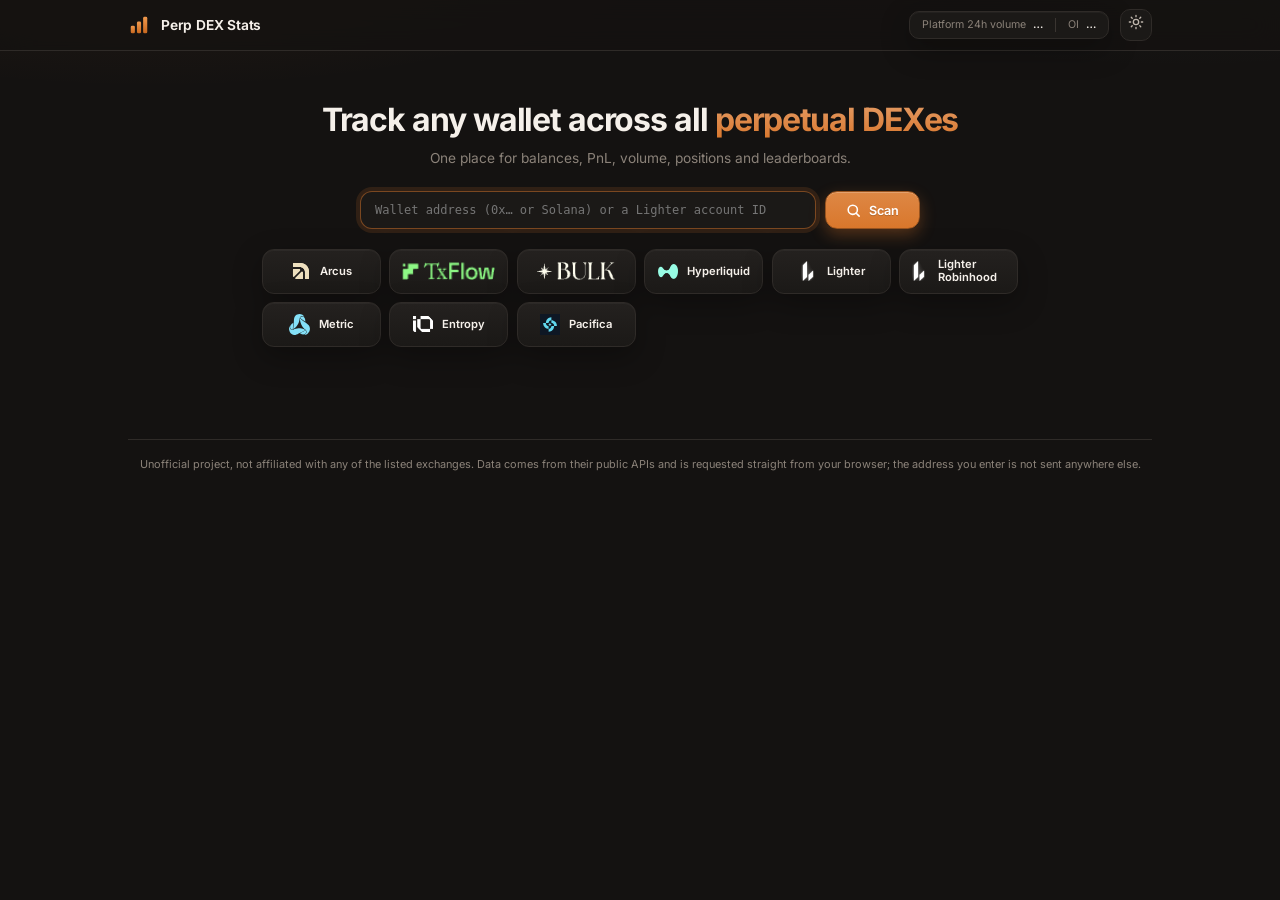
==== index.html @ b2114ee3 "Perp DEX Stats: home page and wallet stats for all DEXes Co-Authored-By: Claude Sonnet 5.5 <noreply@" ====
<!doctype html>
<html lang="en" data-theme="dark">
<head>
<meta charset="utf-8">
<meta name="viewport" content="width=device-width,initial-scale=1">
<title>Perp DEX Stats</title>
<meta name="description" content="Track any wallet across perpetual DEXes: balances, PnL, volume, positions and leaderboards in one place.">
<meta name="theme-color" content="#141211">
<link rel="icon" type="image/svg+xml" href="logo-mark.svg">
<script src="theme.js"></script>
<link rel="stylesheet" href="theme.css?v=1793263110">
<link rel="stylesheet" href="style.css?v=1793263110">
</head>
<body>
<header class="topbar">
  <div class="topin">
    <a class="brand" href="index.html" title="Perp DEX Stats"><img class="mark" src="logo-mark.svg" alt="" width="30" height="30"><span class="bname">Perp DEX Stats</span></a>
    <span class="sp"></span>
    <div class="plat" id="plat" title="Loading platform stats…">Platform 24h volume <b class="num" id="platV">…</b><span class="platsep"></span>OI <b class="num" id="platOI">…</b></div>
    <button id="btnTheme" class="btn" type="button" title="Light / dark theme" aria-label="Toggle theme">◐</button>
  </div>
</header>

<main class="wrap">
  <section class="hero">
    <h1>Track any wallet across all <span class="accent">perpetual DEXes</span></h1>
    <p class="sub">One place for balances, PnL, volume, positions and leaderboards.</p>
    <form id="form" class="search" autocomplete="off">
      <input id="addr" type="text" spellcheck="false" placeholder="Wallet address (0x… or Solana) or a Lighter account ID" aria-label="Wallet address" autocomplete="off" autofocus>
      <button class="btn primary" type="submit"><svg viewBox="0 0 24 24" width="17" height="17" fill="none" stroke="currentColor" stroke-width="2.2" stroke-linecap="round" stroke-linejoin="round" aria-hidden="true"><circle cx="11" cy="11" r="6.5"/><path d="m20 20-4.2-4.2"/></svg>Scan</button>
    </form>
    <div id="logos" class="logos" aria-label="Connected DEXes"></div>
    <div id="status" class="status" role="status" aria-live="polite"></div>
  </section>

  <section id="resultsWrap" class="results" hidden>
    <h2 class="sec">Scan results</h2>
    <ul id="list" class="dexlist"></ul>
  </section>

  <footer class="foot">Unofficial project, not affiliated with any of the listed exchanges. Data comes from their public APIs and is requested straight from your browser; the address you enter is not sent anywhere else.</footer>
</main>
<script src="app.js?v=24"></script>
</body>
</html>
---- theme.css ----
/* Shared design system of all Perp DEX Stats sites: warm graphite (dark) and warm paper (light) with a muted burnt-orange accent.
   Loaded after each site's own style.css: it only overrides tokens and refines components. */
@font-face{font-family:"Inter";src:url("fonts/InterVariable.woff2") format("woff2");font-weight:100 900;font-style:normal;font-display:swap}
:root{--ff:"Inter",system-ui,-apple-system,"Segoe UI",Roboto,sans-serif;--ff-mono:ui-monospace,"JetBrains Mono","SF Mono",Menlo,Consolas,monospace;--r:16px;--r-s:11px;--ease:cubic-bezier(.2,.7,.2,1)}
:root[data-theme="dark"],:root:where(:not([data-theme="light"])){
  color-scheme:dark;
  --bg:#141211;--bg-2:#100e0d;--surface:#1b1917;--surface-2:#24211f;--surface-3:#2b2825;--line:#2f2b28;--line-2:#3a3531;--grid:#25221f;
  --ink:#f5f0ea;--ink-2:#bfb6ac;--ink-3:#8b8279;
  --s1:#d9772b;--s2:#d9a043;--s3:#4fa58f;--s4:#9b8fd3;--accent-ink:#ffb785;--accent-soft:rgba(217,119,43,.14);--accent-line:rgba(217,119,43,.5);
  --good:#3fbf7f;--bad:#f0605f;--warn:#dba94a;--good-bg:rgba(63,191,127,.13);--bad-bg:rgba(240,96,95,.13);--warn-bg:rgba(219,169,74,.14);
  --shadow:0 1px 0 rgba(255,255,255,.035) inset,0 10px 30px rgba(0,0,0,.30);--glow:radial-gradient(900px 340px at 12% -150px,rgba(217,119,43,.13),transparent 70%);--glow2:radial-gradient(800px 300px at 92% -140px,rgba(79,165,143,.07),transparent 70%)
}
:root[data-theme="light"]{
  color-scheme:light;
  --bg:#f6f3ee;--bg-2:#efeae3;--surface:#ffffff;--surface-2:#f4efe8;--surface-3:#ece5db;--line:#e6dfd5;--line-2:#d8cfc2;--grid:#eee8df;
  --ink:#1e1a17;--ink-2:#5d554d;--ink-3:#8d8479;
  --s1:#c8681f;--s2:#c48a2c;--s3:#3b8f77;--s4:#7b6bb7;--accent-ink:#a9500f;--accent-soft:rgba(200,104,31,.10);--accent-line:rgba(200,104,31,.45);
  --good:#169a5c;--bad:#d03b3b;--warn:#b98320;--good-bg:rgba(22,154,92,.10);--bad-bg:rgba(208,59,59,.09);--warn-bg:rgba(185,131,32,.12);
  --shadow:0 1px 2px rgba(60,40,20,.05),0 8px 26px rgba(60,40,20,.06);--glow:radial-gradient(900px 340px at 12% -150px,rgba(200,104,31,.12),transparent 70%);--glow2:radial-gradient(800px 300px at 92% -140px,rgba(59,143,119,.07),transparent 70%)
}
html,body{background:var(--bg);color:var(--ink);font-family:var(--ff);font-feature-settings:"cv11","ss01","tnum";-webkit-font-smoothing:antialiased;text-rendering:optimizeLegibility}
body{background:var(--glow),var(--glow2),var(--bg);background-repeat:no-repeat;min-height:100vh}
*{scrollbar-width:thin;scrollbar-color:var(--line-2) transparent}
::-webkit-scrollbar{width:9px;height:9px}::-webkit-scrollbar-thumb{background:var(--line-2);border-radius:9px;border:2px solid transparent;background-clip:content-box}::-webkit-scrollbar-thumb:hover{background:var(--ink-3);background-clip:content-box}
::selection{background:var(--accent-soft);color:var(--ink)}
.num,td,th,.big,.row b{font-variant-numeric:tabular-nums}
code{background:var(--surface-2);border:1px solid var(--line);border-radius:6px;font-family:var(--ff-mono);font-size:.86em;padding:1px 6px}
a{color:var(--accent-ink)}

/* ------------------------------------------------ header */
.wrap{max-width:1400px;padding:0 22px 28px}
.top{gap:12px;padding:14px 0;margin-bottom:18px;border-bottom:1px solid var(--line);position:sticky;top:0;z-index:20;background:color-mix(in srgb,var(--bg) 82%,transparent);backdrop-filter:blur(14px);-webkit-backdrop-filter:blur(14px)}
a.brand,.brand{display:flex;align-items:center;gap:11px;color:var(--ink);text-decoration:none}
.logo{width:auto;height:auto;min-width:30px;background:transparent;border-radius:0;display:flex;align-items:center}
.logo img,.blogo{height:26px;width:auto;max-width:96px;object-fit:contain}
h1{font-size:1rem;font-weight:650;letter-spacing:-.015em;color:var(--ink)}
a.brand:hover h1{text-decoration:none;color:var(--accent-ink)}
.badge{font-size:.66rem;letter-spacing:.06em;text-transform:uppercase;font-weight:700;padding:3px 9px;border-radius:99px;background:var(--accent-soft);color:var(--accent-ink);border:1px solid var(--accent-line)}
.plat{display:inline-flex;align-items:center;gap:0;font-size:.76rem;color:var(--ink-3);padding:5px 12px;border:1px solid var(--line);border-radius:10px;background:var(--surface);box-shadow:var(--shadow)}
.plat b{color:var(--ink);font-weight:650;margin-left:7px;font-variant-numeric:tabular-nums}
.platsep{margin:0 12px;height:14px;width:1px;background:var(--line-2);display:inline-block;overflow:hidden;color:transparent}
#btnTheme{width:32px;height:32px;padding:0;border-radius:10px;font-size:0;display:inline-grid;place-items:center;position:relative}
#btnTheme::before{content:"";width:16px;height:16px;background:var(--ink-2);-webkit-mask:var(--ti) center/contain no-repeat;mask:var(--ti) center/contain no-repeat}
:root[data-theme="dark"] #btnTheme{--ti:url("data:image/svg+xml,%3Csvg xmlns='http://www.w3.org/2000/svg' viewBox='0 0 24 24' fill='none' stroke='black' stroke-width='2' stroke-linecap='round' stroke-linejoin='round'%3E%3Ccircle cx='12' cy='12' r='4'/%3E%3Cpath d='M12 2v2M12 20v2M4.9 4.9l1.4 1.4M17.7 17.7l1.4 1.4M2 12h2M20 12h2M4.9 19.1l1.4-1.4M17.7 6.3l1.4-1.4'/%3E%3C/svg%3E")}
:root[data-theme="light"] #btnTheme{--ti:url("data:image/svg+xml,%3Csvg xmlns='http://www.w3.org/2000/svg' viewBox='0 0 24 24' fill='none' stroke='black' stroke-width='2' stroke-linecap='round' stroke-linejoin='round'%3E%3Cpath d='M21 12.8A9 9 0 1 1 11.2 3a7 7 0 0 0 9.8 9.8z'/%3E%3C/svg%3E")}

/* logos are drawn for dark backgrounds: on the light theme they are darkened (monochrome ones) or deepened (coloured ones) */
:root[data-theme="light"] img[src*="arcus-logo"],:root[data-theme="light"] img[src*="bulk"],:root[data-theme="light"] img[src*="lighter"]{filter:brightness(.26) contrast(1.15)}
:root[data-theme="light"] img[src*="txflow"]{filter:brightness(.62) saturate(1.4)}
:root[data-theme="light"] img[src*="hyperliquid"]{filter:brightness(.5) saturate(1.9)}

/* ------------------------------------------------ controls */
.btn{font-family:inherit;font-weight:560;font-size:.83rem;color:var(--ink);background:var(--surface);border:1px solid var(--line);border-radius:10px;padding:7px 14px;transition:background .15s,border-color .15s,transform .15s,box-shadow .15s}
.btn:hover{background:var(--surface-2);border-color:var(--line-2)}
.btn:active{transform:translateY(1px)}
.btn.primary{color:#fff;background:linear-gradient(180deg,color-mix(in srgb,var(--s1) 88%,#fff) 0%,var(--s1) 100%);border-color:color-mix(in srgb,var(--s1) 70%,#000);box-shadow:0 1px 0 rgba(255,255,255,.22) inset,0 6px 16px color-mix(in srgb,var(--s1) 32%,transparent);text-shadow:0 1px 0 rgba(0,0,0,.18)}
.btn.primary:hover{background:linear-gradient(180deg,color-mix(in srgb,var(--s1) 80%,#fff) 0%,color-mix(in srgb,var(--s1) 92%,#000) 100%)}
.btn.small{padding:4px 10px;font-size:.74rem;border-radius:8px}
.btn.tiny{padding:2px 9px;font-size:.72rem;border-radius:8px}
.btn:focus-visible,input:focus-visible,select:focus-visible,.pbtn:focus-visible,.tab:focus-visible{outline:2px solid var(--s1);outline-offset:2px}
input[type=text],input[type=number],select{font-family:inherit;font-size:.85rem;background:var(--surface);color:var(--ink);border:1px solid var(--line);border-radius:10px;padding:8px 12px;transition:border-color .15s,box-shadow .15s}
input[type=text]:focus,select:focus{border-color:var(--accent-line);box-shadow:0 0 0 4px var(--accent-soft);outline:none}
.search{gap:10px}
.search input{font-family:var(--ff-mono);font-size:.86rem;padding:10px 14px;border-radius:12px}
.search .btn{border-radius:12px;padding:0 22px}
.chip{background:var(--surface);border:1px solid var(--line);color:var(--ink-2);font-family:var(--ff-mono);font-size:.74rem;padding:4px 11px}
.chip:hover{border-color:var(--accent-line);color:var(--accent-ink)}
.chk{color:var(--ink-2);font-size:.82rem}
.chk input{accent-color:var(--s1)}

/* tabs: pill group */
.tabs{display:inline-flex;gap:3px;padding:3px;margin:0 0 12px;border:1px solid var(--line);border-radius:12px;background:var(--surface)}
.tab{border:1px solid transparent;border-radius:9px;padding:7px 16px;margin:0;font-family:inherit;font-weight:600;font-size:.84rem;color:var(--ink-2)}
.tab:hover{color:var(--ink);background:var(--surface-2)}
.tab.on{color:var(--accent-ink);background:var(--accent-soft);border-color:var(--accent-line)}
:root[data-theme="light"] .tab.on{color:#fff;background:var(--s1);border-color:var(--s1)}

/* period pills */
.periodbar{gap:8px;margin:2px 0 6px}
.pbtn{font-family:inherit;font-weight:560;font-size:.78rem;color:var(--ink-2);background:var(--surface);border:1px solid var(--line);border-radius:99px;padding:5px 13px;transition:all .15s}
.pbtn:hover{border-color:var(--line-2);color:var(--ink);background:var(--surface-2)}
.pbtn.on{color:#fff;background:linear-gradient(180deg,color-mix(in srgb,var(--s1) 90%,#fff),var(--s1));border-color:color-mix(in srgb,var(--s1) 70%,#000);box-shadow:0 4px 12px color-mix(in srgb,var(--s1) 30%,transparent)}
.pbtn small{opacity:.7}
.pdesc,.pnote{color:var(--ink-3);font-size:.76rem}
.custom{color:var(--ink-2)}
.custom input{border-radius:9px;padding:6px 10px}

/* segmented controls (leaderboard) */
.seg{border-radius:12px;background:var(--surface);border-color:var(--line);padding:3px;gap:2px}
.seg button{font-family:inherit;font-weight:560;font-size:.78rem;padding:5px 11px;border-radius:8px;color:var(--ink-2)}
.seg button:hover{color:var(--ink);background:var(--surface-2)}
.seg button.on{background:var(--s1);color:#fff;box-shadow:0 3px 10px color-mix(in srgb,var(--s1) 28%,transparent)}
.lbfind input{border-radius:11px}

#btnShare{background:var(--accent-soft)!important;color:var(--accent-ink)!important;border:1px solid var(--accent-line)!important;box-shadow:none!important;text-shadow:none!important;font-weight:600!important;font-size:.84rem!important;padding:8px 15px!important;border-radius:11px!important;transform:none!important}
#btnShare:hover{background:color-mix(in srgb,var(--s1) 22%,transparent)!important;transform:none!important}
:root[data-theme="light"] #btnShare{color:var(--accent-ink)!important}

/* ------------------------------------------------ cards */
.out{gap:12px;margin-top:6px}
.card{position:relative;background:linear-gradient(180deg,color-mix(in srgb,var(--surface) 100%,#fff 3%),var(--surface));border:1px solid var(--line);border-radius:var(--r);padding:14px 16px;box-shadow:var(--shadow);transition:border-color .2s,box-shadow .2s}
.card:hover{border-color:var(--line-2)}
.card::after{content:"";position:absolute;left:14px;right:14px;top:0;height:1px;background:linear-gradient(90deg,transparent,rgba(255,255,255,.13),transparent);pointer-events:none}
:root[data-theme="light"] .card::after{background:linear-gradient(90deg,transparent,rgba(200,104,31,.22),transparent)}

.card h2,.card>h2{display:flex;align-items:center;gap:9px;margin:0 0 10px;font-size:.92rem;font-weight:620;letter-spacing:-.01em;text-transform:none;color:var(--ink)}
.card>h2::before{content:"";flex:none;width:24px;height:24px;border-radius:7px;background:var(--ic) center/13px no-repeat,var(--accent-soft);border:1px solid var(--accent-line)}
.card>h2 .sub{margin-left:auto;font-size:.74rem;font-weight:450;color:var(--ink-3);text-align:right}
.big{font-size:1.7rem;font-weight:660;letter-spacing:-.035em;line-height:1.1}
.rows{gap:6px;margin-top:8px}
.row{font-size:.85rem;align-items:baseline}
.row span:first-child{color:var(--ink-3)}
.row b{font-weight:600;color:var(--ink)}
.row[data-tip]>span:first-child{border-bottom-color:var(--line-2)}
.note{color:var(--ink-3);font-size:.75rem;line-height:1.5}
.empty{color:var(--ink-3)}
.pos{color:var(--good)}.neg{color:var(--bad)}.muted{color:var(--ink-3)}
.hdr{padding:2px 2px 2px;gap:10px}
.hdr code{font-family:var(--ff-mono);background:var(--surface);padding:3px 9px;border-radius:8px;font-size:.76rem}
.tag{font-size:.68rem;font-weight:600;padding:1px 8px;border-radius:99px;background:var(--surface-2);color:var(--ink-2);border:1px solid var(--line)}
.tag.ok{background:var(--good-bg);color:var(--good);border-color:color-mix(in srgb,var(--good) 40%,transparent)}
.tag.bad{background:var(--bad-bg);color:var(--bad);border-color:color-mix(in srgb,var(--bad) 40%,transparent)}
.tag.warn{background:var(--warn-bg);color:var(--warn);border-color:color-mix(in srgb,var(--warn) 40%,transparent)}
.bar2{height:8px;border-radius:99px;background:var(--surface-3)}
.legend{color:var(--ink-3);font-size:.74rem}
.chartbox{height:200px}
.tt{background:var(--surface-2);border:1px solid var(--line-2);border-radius:11px;box-shadow:0 10px 30px rgba(0,0,0,.35)}
.panel{border-radius:var(--r);background:var(--surface);border-color:var(--line)}

/* tables */
.scroll{border-radius:12px}
table{font-size:.8rem}
th{background:var(--surface);color:var(--ink-3);font-size:.68rem;font-weight:600;letter-spacing:.06em;text-transform:uppercase;padding:7px 11px;border-bottom:1px solid var(--line)}
td{padding:7px 11px;border-bottom:1px solid var(--grid)}
tr:last-child td{border-bottom:0}
tr:hover td{background:color-mix(in srgb,var(--surface-2) 70%,transparent)}
.lbrow.me td{background:var(--accent-soft)}
.lbaddr{font-family:var(--ff-mono)}
.lbkpis b{font-size:1.1rem;font-weight:650;letter-spacing:-.02em}
.lbfoundbox{border-color:var(--accent-line);border-radius:14px;background:var(--surface)}

/* misc */
.status{color:var(--ink-2)}
.status.busy{background:var(--surface);border-color:var(--line);border-radius:12px}
.spin{border-color:var(--line-2);border-top-color:var(--s1)}
.welcome{color:var(--ink-2);max-width:680px;text-align:center}
.welcome h2{font-size:1.25rem;font-weight:660;letter-spacing:-.025em;color:var(--ink)}
footer{color:var(--ink-3);border-top:1px solid var(--line)}
.lbpager{color:var(--ink-3)}
svg text{font-family:var(--ff)}

/* card icons (one glyph per kind of card) */
.card{--ic:url("data:image/svg+xml,%3Csvg%20xmlns=%27http://www.w3.org/2000/svg%27%20viewBox=%270%200%2024%2024%27%20fill=%27none%27%20stroke=%27%23e08a3c%27%20stroke-width=%271.8%27%20stroke-linecap=%27round%27%20stroke-linejoin=%27round%27%3E%3Crect%20x=%274%27%20y=%274%27%20width=%276.5%27%20height=%276.5%27%20rx=%271.5%27/%3E%3Crect%20x=%2713.5%27%20y=%274%27%20width=%276.5%27%20height=%276.5%27%20rx=%271.5%27/%3E%3Crect%20x=%274%27%20y=%2713.5%27%20width=%276.5%27%20height=%276.5%27%20rx=%271.5%27/%3E%3Crect%20x=%2713.5%27%20y=%2713.5%27%20width=%276.5%27%20height=%276.5%27%20rx=%271.5%27/%3E%3C/svg%3E")}
.card[data-card="summary"],.card[data-card="accounts"],.card[data-card="assets"],.card[data-card="spot"],.card[data-card="vaults"],.card[data-card="subacct"],.card[data-card="hip3"],.card[data-card="balances"]{--ic:url("data:image/svg+xml,%3Csvg%20xmlns=%27http://www.w3.org/2000/svg%27%20viewBox=%270%200%2024%2024%27%20fill=%27none%27%20stroke=%27%23e08a3c%27%20stroke-width=%271.8%27%20stroke-linecap=%27round%27%20stroke-linejoin=%27round%27%3E%3Cpath%20d=%27M3%207a2%202%200%200%201%202-2h13v4%27/%3E%3Cpath%20d=%27M3%207v10a2%202%200%200%200%202%202h14a1%201%200%200%200%201-1v-3%27/%3E%3Cpath%20d=%27M21%209h-5a2%202%200%200%200%200%204h5z%27/%3E%3C/svg%3E")}
.card[data-card="volume"],.card[data-card="daily"],.card[data-card="hourly"],.card[data-card="dayvol"],.card[data-card="hours"],.card[data-card="volday"],.card[data-card="bymarket"],.card[data-card="markets"],.card[data-card="category"],.card[data-card="mt"],.card[data-card="dailytable"]{--ic:url("data:image/svg+xml,%3Csvg%20xmlns=%27http://www.w3.org/2000/svg%27%20viewBox=%270%200%2024%2024%27%20fill=%27none%27%20stroke=%27%23e08a3c%27%20stroke-width=%271.8%27%20stroke-linecap=%27round%27%20stroke-linejoin=%27round%27%3E%3Cpath%20d=%27M5%2020V11M12%2020V4M19%2020v-6%27/%3E%3C/svg%3E")}
.card[data-card="pnl"],.card[data-card="perf"],.card[data-card="curve"],.card[data-card="pnlchart"],.card[data-card="season"],.card[data-card="campaigns"],.card[data-card="rewards"],.card[data-card="best"]{--ic:url("data:image/svg+xml,%3Csvg%20xmlns=%27http://www.w3.org/2000/svg%27%20viewBox=%270%200%2024%2024%27%20fill=%27none%27%20stroke=%27%23e08a3c%27%20stroke-width=%271.8%27%20stroke-linecap=%27round%27%20stroke-linejoin=%27round%27%3E%3Cpath%20d=%27M3%2017l6-6%204%204%208-8%27/%3E%3Cpath%20d=%27M15%207h6v6%27/%3E%3C/svg%3E")}
.card[data-card="equity"],.card[data-card="netdep"],.card[data-card="poolperf"]{--ic:url("data:image/svg+xml,%3Csvg%20xmlns=%27http://www.w3.org/2000/svg%27%20viewBox=%270%200%2024%2024%27%20fill=%27none%27%20stroke=%27%23e08a3c%27%20stroke-width=%271.8%27%20stroke-linecap=%27round%27%20stroke-linejoin=%27round%27%3E%3Cpath%20d=%27M3%203v18h18%27/%3E%3Cpath%20d=%27M7%2015l4-4%203%203%205-6%27/%3E%3C/svg%3E")}
.card[data-card="risk"],.card[data-card="limits"],.card[data-card="liqs"]{--ic:url("data:image/svg+xml,%3Csvg%20xmlns=%27http://www.w3.org/2000/svg%27%20viewBox=%270%200%2024%2024%27%20fill=%27none%27%20stroke=%27%23e08a3c%27%20stroke-width=%271.8%27%20stroke-linecap=%27round%27%20stroke-linejoin=%27round%27%3E%3Cpath%20d=%27M12%203l8%203v6c0%204.5-3.2%207.8-8%209-4.8-1.2-8-4.5-8-9V6z%27/%3E%3C/svg%3E")}
.card[data-card="positions"],.card[data-card="orders"],.card[data-card="fills"],.card[data-card="orderhist"],.card[data-card="tradehist"],.card[data-card="conditional"],.card[data-card="closed"],.card[data-card="trades"]{--ic:url("data:image/svg+xml,%3Csvg%20xmlns=%27http://www.w3.org/2000/svg%27%20viewBox=%270%200%2024%2024%27%20fill=%27none%27%20stroke=%27%23e08a3c%27%20stroke-width=%271.8%27%20stroke-linecap=%27round%27%20stroke-linejoin=%27round%27%3E%3Cpath%20d=%27M8%206h13M8%2012h13M8%2018h13M3.5%206h.01M3.5%2012h.01M3.5%2018h.01%27/%3E%3C/svg%3E")}
.card[data-card="activity"],.card[data-card="leverage"],.card[data-card="orderflow"],.card[data-card="hold"],.card[data-card="holding"],.card[data-card="feetier"],.card[data-card="referral"]{--ic:url("data:image/svg+xml,%3Csvg%20xmlns=%27http://www.w3.org/2000/svg%27%20viewBox=%270%200%2024%2024%27%20fill=%27none%27%20stroke=%27%23e08a3c%27%20stroke-width=%271.8%27%20stroke-linecap=%27round%27%20stroke-linejoin=%27round%27%3E%3Cpath%20d=%27M12%2014l4-4%27/%3E%3Cpath%20d=%27M4%2018a9%209%200%201%201%2016%200%27/%3E%3C/svg%3E")}
.card[data-card="staking"],.card[data-card="pools"],.card[data-card="funding"]{--ic:url("data:image/svg+xml,%3Csvg%20xmlns=%27http://www.w3.org/2000/svg%27%20viewBox=%270%200%2024%2024%27%20fill=%27none%27%20stroke=%27%23e08a3c%27%20stroke-width=%271.8%27%20stroke-linecap=%27round%27%20stroke-linejoin=%27round%27%3E%3Cellipse%20cx=%2712%27%20cy=%276%27%20rx=%277%27%20ry=%273%27/%3E%3Cpath%20d=%27M5%206v6c0%201.7%203.1%203%207%203s7-1.3%207-3V6M5%2012v6c0%201.7%203.1%203%207%203s7-1.3%207-3v-6%27/%3E%3C/svg%3E")}
.card[data-card="transfers"]{--ic:url("data:image/svg+xml,%3Csvg%20xmlns=%27http://www.w3.org/2000/svg%27%20viewBox=%270%200%2024%2024%27%20fill=%27none%27%20stroke=%27%23e08a3c%27%20stroke-width=%271.8%27%20stroke-linecap=%27round%27%20stroke-linejoin=%27round%27%3E%3Cpath%20d=%27M7%204L3%208l4%204M3%208h14M17%2020l4-4-4-4M21%2016H7%27/%3E%3C/svg%3E")}
.card[data-card="leaderboards"],.card[data-card="standing"],.card[data-card="aura"]{--ic:url("data:image/svg+xml,%3Csvg%20xmlns=%27http://www.w3.org/2000/svg%27%20viewBox=%270%200%2024%2024%27%20fill=%27none%27%20stroke=%27%23e08a3c%27%20stroke-width=%271.8%27%20stroke-linecap=%27round%27%20stroke-linejoin=%27round%27%3E%3Cpath%20d=%27M8%204h8v5a4%204%200%200%201-8%200zM8%206H4v1a4%204%200%200%200%204%204M16%206h4v1a4%204%200%200%201-4%204M12%2013v4M8%2020h8%27/%3E%3C/svg%3E")}

/* ------------------------------------------------ wide and ultra-wide screens: the whole page scales up */
@media (min-width:1700px){.wrap{max-width:1500px}}
@media (max-width:700px){.wrap{padding:0 14px 24px}.top{padding:10px 0}.plat{display:none}.card{padding:14px 15px}.big{font-size:1.55rem}.tabs{display:flex}.tab{flex:1;text-align:center}}
@media (prefers-reduced-motion:reduce){*{transition:none!important}}
---- style.css ----
/* Home page. Tokens, fonts and shared components come from theme.css. */
*{box-sizing:border-box}
html{font-size:14px}
html,body{margin:0}
body{font-family:var(--ff);font-size:1rem;line-height:1.5}
.num{font-variant-numeric:tabular-nums}

/* top bar */
.topbar{position:sticky;top:0;z-index:30;border-bottom:1px solid var(--line);background:color-mix(in srgb,var(--bg) 80%,transparent);backdrop-filter:blur(14px);-webkit-backdrop-filter:blur(14px)}
.topin{max-width:76rem;margin:0 auto;padding:.65rem 1.4rem;display:flex;align-items:center;gap:.8rem}
.topin .sp{flex:1}
.brand{display:flex;align-items:center;gap:.7rem;color:var(--ink);text-decoration:none}
.brand .mark{width:1.6rem;height:1.6rem;display:block}
.bname{font-size:.98rem;font-weight:650;letter-spacing:-.015em}

/* hero */
.wrap{max-width:76rem;margin:0 auto;padding:0 1.4rem 2.5rem}
.hero{text-align:center;padding:3.6rem 0 1rem}
.hero h1{margin:0;font-size:clamp(1.7rem,2.5vw,2.3rem);font-weight:700;letter-spacing:-.04em;line-height:1.14;color:var(--ink)}
.hero .accent{color:var(--s1);background:linear-gradient(180deg,color-mix(in srgb,var(--s1) 72%,#fff),var(--s1));-webkit-background-clip:text;background-clip:text;-webkit-text-fill-color:transparent}
.hero .sub{margin:.7rem auto 1.6rem;max-width:36rem;color:var(--ink-3);font-size:.98rem}
.search{display:flex;gap:.6rem;max-width:40rem;margin:0 auto}
.search input{flex:1;min-width:0;font-size:.86rem;padding:.8rem 1rem;border-radius:12px;box-shadow:var(--shadow)}
.search .btn{display:inline-flex;align-items:center;gap:.5rem;padding:0 1.4rem;font-size:.9rem;font-weight:620;border-radius:12px}
.btn:disabled{opacity:.6;cursor:default}

/* DEX buttons */
.logos{display:grid;grid-template-columns:repeat(6,minmax(0,1fr));gap:.6rem;max-width:54rem;margin:1.4rem auto 0}
.lg{display:flex;align-items:center;justify-content:center;gap:.65rem;height:3.2rem;padding:0 .6rem;background:linear-gradient(180deg,var(--surface-2),var(--surface));border:1px solid var(--line);border-radius:12px;color:var(--ink);font-weight:620;font-size:.8rem;text-decoration:none;box-shadow:var(--shadow);transition:border-color .15s,box-shadow .15s,transform .15s}
.lg:hover{border-color:var(--accent-line);box-shadow:0 0 0 4px var(--accent-soft),var(--shadow);transform:translateY(-2px)}
.lg:active{transform:translateY(0)}
.lg:focus-visible{outline:2px solid var(--s1);outline-offset:2px}
.lg img{height:1.25rem;width:auto;max-width:5.4rem;object-fit:contain;flex:none}
.lg img.ico{height:1.45rem;width:1.45rem}
.lg span{line-height:1.15;text-align:left}

/* results */
.status{min-height:1.5rem;margin:1.1rem auto 0;color:var(--ink-2);font-size:.92rem;text-align:center}
.status.err{color:var(--bad);font-weight:550}
.results{margin-top:1.4rem}
.sec{margin:0 0 .75rem;font-size:.95rem;font-weight:640;letter-spacing:-.01em}
.dexlist{list-style:none;margin:0;padding:0;display:grid;grid-template-columns:repeat(auto-fill,minmax(14rem,1fr));gap:.8rem}
.dexcard{display:block;padding:.95rem 1.05rem 1rem;background:linear-gradient(180deg,color-mix(in srgb,var(--surface) 100%,#fff 2%),var(--surface));border:1px solid var(--line);border-radius:16px;box-shadow:var(--shadow);color:inherit;text-decoration:none;transition:border-color .15s,transform .15s,box-shadow .15s;animation:rise .35s var(--ease) both}
a.dexcard:hover{border-color:var(--accent-line);transform:translateY(-2px);box-shadow:0 0 0 4px var(--accent-soft),var(--shadow)}
.dexcard.dim{background:transparent;box-shadow:none;color:var(--ink-3)}
.rc-top{display:flex;align-items:center;gap:.7rem}
.rc-top img{width:1.6rem;height:1.6rem;object-fit:contain;flex:none}
.rc-top .name{font-weight:620;font-size:.92rem;margin-right:auto}
.rc-top .go{color:var(--ink-3);font-size:1.2rem;line-height:1}
.rc-label{margin-top:.9rem;color:var(--ink-3);font-size:.74rem}
.rc-bal{margin-top:.1rem;font-size:1.45rem;font-weight:680;letter-spacing:-.03em;font-variant-numeric:tabular-nums}
.rc-err{margin-top:1.05rem;color:var(--ink-3);font-size:.9rem}
.rc-err a{margin-left:.5rem;font-size:.82rem}
@keyframes rise{from{opacity:0;transform:translateY(8px)}to{opacity:1;transform:none}}
.spin{display:inline-block;width:.85rem;height:.85rem;border:2px solid var(--line-2);border-top-color:var(--s1);border-radius:50%;animation:sp .7s linear infinite;vertical-align:-2px;margin-right:.6rem}
@keyframes sp{to{transform:rotate(360deg)}}
.foot{margin-top:3rem;padding-top:1.1rem;border-top:1px solid var(--line);color:var(--ink-3);font-size:.78rem;text-align:center}

/* wide screens: the whole page scales with the base font */
@media (min-width:2200px){html{font-size:15px}}
@media (max-width:1000px){.logos{grid-template-columns:repeat(3,minmax(0,1fr))}}
@media (max-width:600px){.hero{padding-top:2.4rem}.search{flex-wrap:wrap}.search .btn{height:3rem;flex:1}.logos{grid-template-columns:repeat(2,minmax(0,1fr))}.plat{display:none}.dexlist{grid-template-columns:1fr}.topin,.wrap{padding-left:1rem;padding-right:1rem}}

/* the Entropy logo is dark: invert it on the dark theme */
:root[data-theme="dark"] img[src$="entropy.png"]{filter:invert(1) brightness(1.15)}
@media (prefers-color-scheme: dark){:root:not([data-theme="light"]) img[src$="entropy.png"]{filter:invert(1) brightness(1.15)}}
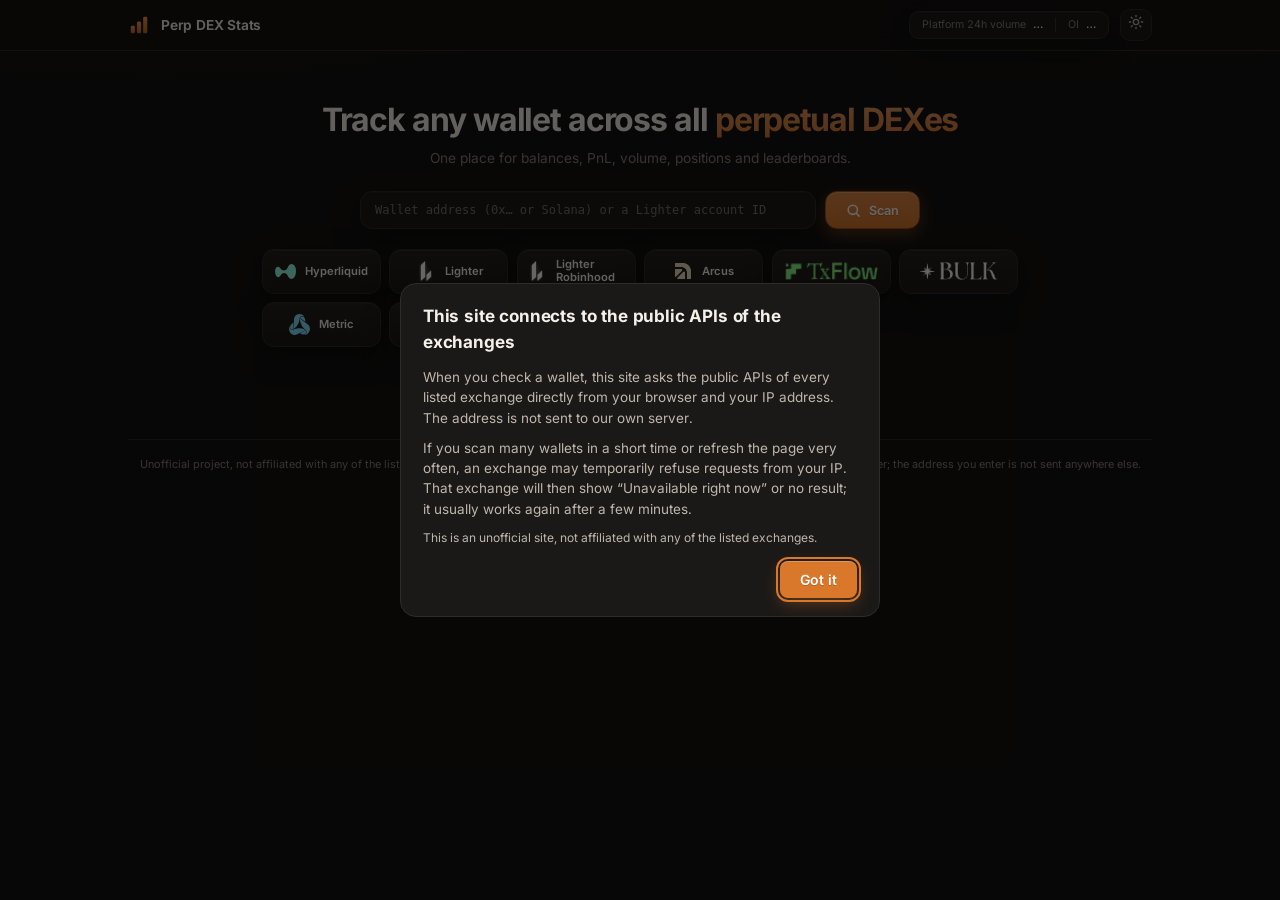
==== commit 16cd5803: "API notice on every page (shown once), Pacifica stop button, empty-wallet and incomplete-history not" ====
--- a/index.html
+++ b/index.html
@@ -10,6 +10,17 @@
 <script src="theme.js"></script>
 <link rel="stylesheet" href="theme.css?v=1793263110">
 <link rel="stylesheet" href="style.css?v=1793263110">
+<style>
+.noticedlg{border:1px solid var(--line);border-radius:16px;background:var(--surface);color:var(--ink);padding:0;width:min(480px,92vw)}
+.noticedlg::backdrop{background:rgba(0,0,0,.6)}
+.ndwrap{padding:20px 22px 18px}
+.ndwrap h2{margin:0 0 12px;font-size:17px;letter-spacing:-.01em}
+.ndwrap p{margin:0 0 10px;font-size:13.5px;line-height:1.5;color:var(--ink-2)}
+.ndwrap .muted{font-size:12px}
+.ndbtn{display:flex;justify-content:flex-end;margin-top:14px}
+#noticeOk{background:var(--accent,var(--s1,#d97a2b));color:#fff;border:0;border-radius:8px;padding:8px 20px;font:inherit;font-weight:600;cursor:pointer}
+#noticeOk:hover{filter:brightness(1.1)}
+</style>
 </head>
 <body>
 <header class="topbar">
@@ -40,6 +51,14 @@
 
   <footer class="foot">Unofficial project, not affiliated with any of the listed exchanges. Data comes from their public APIs and is requested straight from your browser; the address you enter is not sent anywhere else.</footer>
 </main>
-<script src="app.js?v=24"></script>
+<script src="app.js?v=25"></script>
+<dialog id="noticeDlg" class="noticedlg" aria-labelledby="noticeTitle"><div class="ndwrap">
+  <h2 id="noticeTitle">This site connects to the public APIs of the exchanges</h2>
+  <p>When you check a wallet, this site asks the public APIs of every listed exchange directly from your browser and your IP address. The address is not sent to our own server.</p>
+  <p>If you scan many wallets in a short time or refresh the page very often, an exchange may temporarily refuse requests from your IP. That exchange will then show “Unavailable right now” or no result; it usually works again after a few minutes.</p>
+  <p class="muted">This is an unofficial site, not affiliated with any of the listed exchanges.</p>
+  <div class="ndbtn"><button class="btn primary" id="noticeOk" type="button">Got it</button></div>
+</div></dialog>
+<script>(function(){var dlg=document.getElementById('noticeDlg'),k='perpdex_notice_seen',seen=false;try{seen=localStorage.getItem(k)==='1';}catch(e){}if(!dlg||seen)return;dlg.addEventListener('close',function(){try{localStorage.setItem(k,'1');}catch(e){}});document.getElementById('noticeOk').onclick=function(){try{localStorage.setItem(k,'1');}catch(e){}dlg.close();};try{dlg.showModal();}catch(e){dlg.setAttribute('open','');}})();</script>
 </body>
 </html>
